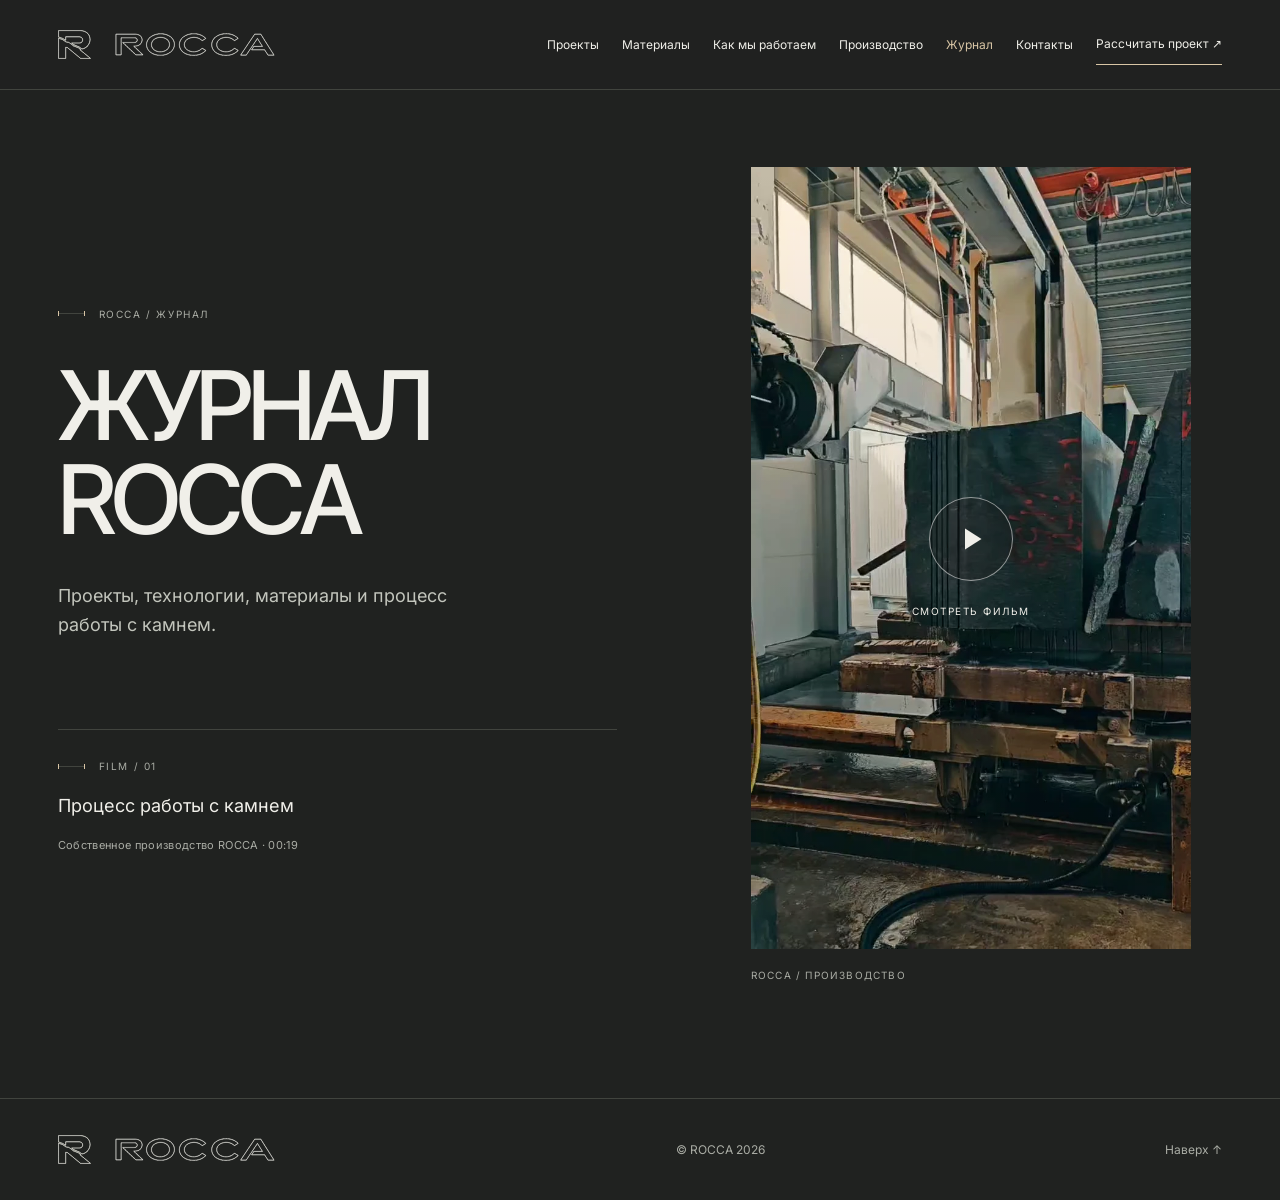
==== journal.html @ 81082a84 "Add ROCCA journal page with production film and header navigation" ====
<!DOCTYPE html>
<html lang="ru"><head><meta charset="utf-8"><meta name="viewport" content="width=device-width,initial-scale=1"><meta name="theme-color" content="#202220"><title>Журнал ROCCA — проекты, технологии и камень</title><meta name="description" content="Журнал ROCCA: проекты, технологии, материалы и процесс работы с камнем. Видео с собственного производства."><link rel="canonical" href="https://rocca-concept-standalone.vercel.app/journal"><link rel="stylesheet" href="/assets/css/fonts.css"><link rel="stylesheet" href="/assets/css/main.css"><link rel="stylesheet" href="/assets/css/refinement.css"><link rel="stylesheet" href="/assets/css/journal.css"><script defer src="/assets/js/main.js"></script><script defer src="/assets/js/journal.js"></script></head><body class="journal-page"><a class="skip" href="#main">Перейти к содержанию</a><header><a aria-label="ROCCA — главная" class="brand" href="/"><span class="brand-symbol"><img alt="" height="390" src="/assets/rocca-symbol-outline.svg" width="450"/></span><span class="brand-wordmark"><img alt="ROCCA" height="240" src="/assets/rocca-wordmark-outline.svg" width="1640"/></span></a><button aria-controls="navigation" aria-expanded="false" class="menu-toggle">Меню <span>+</span></button><nav aria-label="Основная навигация" id="navigation"><a href="/projects">Проекты</a><a href="/#materials">Материалы</a><a href="/#process">Как мы работаем</a><a href="/production">Производство</a><a aria-current="page" href="/journal">Журнал</a><a href="/#contact">Контакты</a><a class="nav-cta" href="/#contact">Рассчитать проект ↗</a></nav></header>
<main id="main"><section class="journal-feature" id="top"><div class="journal-copy"><p class="section-label">ROCCA / Журнал</p><h1 data-motion="grow">ЖУРНАЛ<br>ROCCA</h1><p class="journal-intro">Проекты, технологии, материалы и процесс работы с камнем.</p><div class="journal-caption"><span class="section-label">FILM / 01</span><p>Процесс работы с камнем</p><span>Собственное производство ROCCA · 00:19</span></div></div><figure class="journal-film"><div class="journal-player"><video id="journal-video" aria-label="Процесс работы с камнем на производстве ROCCA" width="720" height="1280" playsinline preload="metadata" controls poster="/assets/journal/rocca-stone-process-poster.webp"><source src="/assets/journal/rocca-stone-process.mp4" type="video/mp4">Ваш браузер не поддерживает воспроизведение видео.</video><button class="journal-play" type="button" aria-label="Воспроизвести видео" hidden><svg viewBox="0 0 24 24" aria-hidden="true"><path d="M8 5v14l11-7z" fill="currentColor"/></svg><span>СМОТРЕТЬ ФИЛЬМ</span></button></div><figcaption>ROCCA / Производство</figcaption><p id="video-status" role="status" aria-live="polite"></p></figure></section></main><footer><a aria-label="ROCCA — главная" class="brand" href="/"><span class="brand-symbol"><img alt="" height="390" src="/assets/rocca-symbol-outline.svg" width="450"/></span><span class="brand-wordmark"><img alt="ROCCA" height="240" src="/assets/rocca-wordmark-outline.svg" width="1640"/></span></a><span>© ROCCA 2026</span><a href="#top">Наверх ↑</a></footer></body></html>
---- assets/css/fonts.css ----
@font-face{font-family:'Inter';font-style:normal;font-weight:100 900;font-display:swap;src:url('/assets/fonts/inter-cyrillic-wght-normal.woff2') format('woff2');unicode-range:U+0301,U+0400-045F,U+0490-0491,U+04B0-04B1,U+2116}
@font-face{font-family:'Inter';font-style:normal;font-weight:100 900;font-display:swap;src:url('/assets/fonts/inter-latin-wght-normal.woff2') format('woff2');unicode-range:U+0000-00FF,U+0131,U+0152-0153,U+02BB-02BC,U+02C6,U+02DA,U+02DC,U+0304,U+0308,U+0329,U+2000-206F,U+20AC,U+2122,U+2191,U+2193,U+2212,U+2215,U+FEFF,U+FFFD}
@font-face{font-family:'Inter Tight';font-style:normal;font-weight:100 900;font-display:swap;src:url('/assets/fonts/inter-tight-cyrillic-wght-normal.woff2') format('woff2');unicode-range:U+0301,U+0400-045F,U+0490-0491,U+04B0-04B1,U+2116}
@font-face{font-family:'Inter Tight';font-style:normal;font-weight:100 900;font-display:swap;src:url('/assets/fonts/inter-tight-latin-wght-normal.woff2') format('woff2');unicode-range:U+0000-00FF,U+0131,U+0152-0153,U+02BB-02BC,U+02C6,U+02DA,U+02DC,U+0304,U+0308,U+0329,U+2000-206F,U+20AC,U+2122,U+2191,U+2193,U+2212,U+2215,U+FEFF,U+FFFD}
---- assets/css/main.css ----
:root{--bg:#202220;--panel:#272926;--ink:#f0efe9;--muted:#acada4;--line:#484b43;--accent:#d8c5a5;--pad:clamp(22px,4.8vw,92px)}*{box-sizing:border-box}html{scroll-behavior:smooth;scroll-padding-top:100px}body{margin:0;background:var(--bg);color:var(--ink);font:16px/1.6 Arial,Helvetica,sans-serif;overflow-x:clip}a{color:inherit;text-decoration:none}button{font:inherit;color:inherit;cursor:pointer}a,button{-webkit-tap-highlight-color:transparent}a:focus-visible,button:focus-visible,[tabindex]:focus-visible{outline:2px solid var(--accent);outline-offset:6px}p{margin:0 0 24px}h1,h2,h3{margin:0;font-weight:400}h1,h2{line-height:1.07;letter-spacing:-.045em}h2{font-size:clamp(32px,4.15vw,80px);max-width:1450px;margin-bottom:55px}h3{font-size:clamp(20px,1.65vw,28px);line-height:1.3;letter-spacing:-.02em}img{display:block;width:100%;height:100%;object-fit:cover}figure{margin:0}button{background:none;border:none}header{height:90px;padding:0 var(--pad);display:flex;align-items:center;justify-content:space-between;gap:35px;position:sticky;top:0;z-index:20;background:rgba(32,34,32,.97);border-bottom:1px solid var(--line)}.brand{font-size:31px;letter-spacing:.13em;font-weight:600;line-height:1}.brand span{display:block;font-size:8px;letter-spacing:.2em;margin-top:8px;white-space:nowrap}nav{display:flex;gap:clamp(15px,1.55vw,30px);align-items:center;font-size:13px}nav a:hover,.text-link:hover{color:var(--accent)}.nav-cta{border-bottom:1px solid var(--accent);padding:10px 0}.menu-toggle{display:none}.skip{position:fixed;left:20px;top:-100px;z-index:50;background:var(--ink);color:var(--bg);padding:15px}.skip:focus{top:10px}.hero{display:grid;grid-template-columns:1.08fr 1fr;position:relative}.hero-copy{padding:clamp(70px,8vw,160px) 30px 50px var(--pad);align-self:center;position:relative;z-index:2}.eyebrow,.section-label{font-size:12px;text-transform:uppercase;letter-spacing:.15em;color:var(--accent)}.hero h1{font-size:clamp(44px,5.4vw,104px);margin:32px -95px 36px 0;font-weight:500;position:relative;text-shadow:0 1px 10px #20222044}.intro{max-width:465px;font-size:17px;color:#cccfc4;line-height:1.7}.actions{display:flex;align-items:center;gap:28px;flex-wrap:wrap;margin-top:38px}.button{display:inline-flex;justify-content:space-between;align-items:center;gap:24px;padding:17px 22px;font-size:14px;min-height:52px}.solid{background:var(--accent);color:#252820;transition:background .2s}.solid:hover{background:#eee0c5}.text-link{display:inline-block;border-bottom:1px solid var(--line);padding:12px 0;font-size:14px}.geo{font-size:12px;letter-spacing:.04em;color:var(--muted);margin-top:56px;max-width:390px}.hero-photo{height:calc(100svh - 135px);min-height:690px;max-height:1080px;position:relative;overflow:hidden}.hero-photo img{object-position:center 48%}.photo-note{position:absolute;bottom:25px;left:28px;font-size:11px;letter-spacing:.12em;text-transform:uppercase;text-shadow:0 1px 5px black}.hero-bottom{grid-column:1/-1;display:flex;justify-content:space-between;padding:19px var(--pad);border-bottom:1px solid var(--line);font-size:11px;letter-spacing:.08em;color:var(--muted)}.section{padding:110px var(--pad);border-bottom:1px solid var(--line);overflow:clip}.section-label{margin-bottom:42px}.muted{color:var(--muted)}.split{display:grid;grid-template-columns:1fr 1fr;gap:clamp(36px,7vw,135px);align-items:start}.lead{font-size:clamp(20px,1.8vw,30px);line-height:1.5;letter-spacing:-.02em}.media{overflow:hidden;aspect-ratio:1.55;background:var(--panel)}.media img{object-position:center}.about-grid{align-items:center}.about-grid .media{aspect-ratio:1.15}.principles>div{display:grid;grid-template-columns:30px 1fr;column-gap:20px;padding:21px 0;border-top:1px solid var(--line)}.principles span{font-size:11px;color:var(--accent)}.principles p{grid-column:2;margin:8px 0 0;font-size:14px;color:var(--muted)}.audience{background:var(--panel)}.audience h2{font-size:clamp(32px,3.5vw,67px)}.audience article{padding:28px 0;border-top:1px solid var(--line)}.audience article p{color:#bfc2b7;margin:18px 0 5px;max-width:550px}.audience-photo{aspect-ratio:.79;margin-top:80px}.audience-photo img{object-position:62% center}.heading-row{display:flex;justify-content:space-between;gap:35px;align-items:start}.heading-row p{max-width:360px;color:#ccd0c4}.heading-row small{display:block;color:var(--muted);font-size:12px;margin-top:18px}.editorial{display:grid;grid-template-columns:1.3fr .8fr;gap:60px}.project.offset{padding-top:150px}.project.offset .media{aspect-ratio:1}.project.overview{grid-column:1;max-width:92%;margin-top:25px}.project.overview .media{aspect-ratio:1.75}.caption{display:flex;justify-content:space-between;gap:15px;align-items:center;padding-top:17px}.caption span{font-size:11px;color:var(--muted)}.project-index{align-self:center}.project-index>a{display:flex;justify-content:space-between;border-top:1px solid var(--line);font-size:22px;padding:20px 0}.project-index>p[hidden]{display:none}.project-index #project-note{font-size:14px;margin-top:24px}.project-index #project-note a{text-decoration:underline;overflow-wrap:anywhere}.material-copy{margin:0 0 34px}.materials .media{aspect-ratio:2.3}.material-list,.journal-categories{display:flex;gap:12px 30px;list-style:none;padding:25px 0;margin:0;flex-wrap:wrap}.material-list li{font-size:18px}.small{font-size:14px}.tabs{display:flex;gap:6px;margin-bottom:45px;border-bottom:1px solid var(--line)}.tabs button{padding:17px 25px;color:var(--muted);border-bottom:2px solid transparent;min-height:58px}.tabs [aria-selected=true]{color:var(--ink);border-color:var(--accent);background:var(--panel)}.steps{list-style:none;padding:0;margin:0}.steps li{display:flex;align-items:center;gap:28px;border-bottom:1px solid var(--line);padding:18px 0}.steps span{font-size:12px;color:var(--accent)}.steps h3{font-size:22px}.process-layout .media{aspect-ratio:1.05;margin-top:15px}.engineering{background:#292b28}.engineering .media{aspect-ratio:1.12}.equipment{font-size:13px;color:var(--accent);margin-top:35px;padding-top:22px;border-top:1px solid var(--line)}.geometry{padding:0;list-style:none;display:flex;flex-wrap:wrap;gap:10px 16px;font-size:14px}.geometry li:not(:last-child):after{content:' →';color:var(--accent);margin-left:12px}.technology .split{align-items:start}.capabilities{display:grid;grid-template-columns:repeat(3,1fr);margin-top:30px;border-left:1px solid var(--line);border-top:1px solid var(--line)}.capabilities>div{padding:30px;min-height:165px;border-right:1px solid var(--line);border-bottom:1px solid var(--line)}.capabilities span{font-size:12px;color:var(--accent)}.capabilities h3{margin-top:30px}.professionals{background:#d5c7ad;color:#262920}.professionals .section-label{color:#545c4b}.professionals h2{max-width:1200px}.professional-callout{border-top:1px solid #8f927e;padding-top:28px}.professional-callout h3{font-size:22px;max-width:520px}.professional-callout p{margin-top:24px}.professionals .solid{background:#2b3027;color:#f0efe9}.journal-categories{color:var(--muted);font-size:14px;padding:0 0 35px}.journal-grid{display:grid;grid-template-columns:repeat(3,1fr);border-top:1px solid var(--line);gap:36px}.journal-grid article{padding-top:26px;display:flex;flex-direction:column;align-items:start}.journal-grid h3{font-size:26px;margin:35px 0 45px;max-width:350px}.soon{font-size:12px;color:var(--muted);margin-top:auto}.final-scene{min-height:90svh;display:grid;grid-template-columns:1.05fr 1fr;align-items:stretch;overflow:hidden}.final-text{padding:100px 25px 100px var(--pad);align-self:center;z-index:2}.final-text h2{font-size:clamp(32px,3.5vw,68px);margin:35px -75px 0 0}.final-scene .media{aspect-ratio:auto;min-height:780px}.final-scene img{object-position:center}.contact{border-top:1px solid var(--line)}.email{font-size:clamp(20px,2.5vw,40px);letter-spacing:-.03em;overflow-wrap:anywhere;border-bottom:1px solid var(--line);padding-bottom:8px}.contact-option{display:flex;justify-content:space-between;gap:20px;padding:20px 0;border-bottom:1px solid var(--line);font-size:14px}.roles{font-size:14px;color:var(--muted);line-height:2;margin-top:28px}footer{display:flex;align-items:center;justify-content:space-between;gap:20px;padding:35px var(--pad);font-size:12px;color:var(--muted)}[data-motion]{transform-origin:left center}.media[data-motion]{will-change:transform,opacity}
@media(min-width:1700px){nav{font-size:15px}.hero-copy{padding-right:60px}.intro{font-size:19px;max-width:530px}}
@media(max-width:1150px){header{height:76px}.menu-toggle{display:flex;align-items:center;gap:24px;padding:10px 0;font-size:14px}.menu-toggle span{font-size:24px}nav{display:none;position:absolute;top:75px;left:0;right:0;background:var(--bg);padding:25px var(--pad) 35px;border-bottom:1px solid var(--line);max-height:calc(100svh - 76px);overflow:auto;align-items:stretch;font-size:17px}nav.open{display:flex;flex-direction:column;gap:0}nav a{padding:13px 0;border-bottom:1px solid var(--line)}.hero-photo{min-height:650px}.hero h1{font-size:6vw}.actions{gap:14px}.section{padding-top:85px;padding-bottom:85px}.split{gap:40px}.editorial{gap:35px}.caption{align-items:start;flex-direction:column;gap:5px}.capabilities h3{font-size:22px}}
@media(max-width:700px){html{scroll-padding-top:90px}header{height:72px}nav{top:71px}.brand{font-size:27px}.brand span{font-size:7px}.hero{grid-template-columns:1fr}.hero-copy{padding:48px var(--pad) 35px}.hero h1{font-size:clamp(39px,10.5vw,69px);margin:25px 0 26px;letter-spacing:-.045em}.intro{font-size:16px}.eyebrow,.section-label{font-size:11px}.actions{gap:12px 22px;margin-top:26px}.button{padding:15px 18px}.geo{margin:30px 0 0;line-height:1.8}.hero-photo{min-height:0;height:auto;aspect-ratio:1126/1397;max-height:none;margin:0 var(--pad)}.hero-bottom{padding:20px var(--pad);font-size:10px;gap:20px}.hero-bottom span{max-width:200px}.section{padding:65px var(--pad)}.section-label{margin-bottom:30px}h2{font-size:clamp(30px,7.7vw,49px);margin-bottom:34px}.split{grid-template-columns:1fr;gap:32px}.lead{font-size:22px}.about-grid .media{aspect-ratio:1.5}.principles>div{padding:20px 0}.audience h2{font-size:32px}.audience-photo{aspect-ratio:1.1;margin-top:0}.audience article:last-child{padding-bottom:0}.heading-row{display:block}.heading-row p{font-size:16px}.editorial{grid-template-columns:1fr;gap:35px}.project.offset{padding-top:0;margin-left:38px}.project.overview{max-width:100%;margin-top:0}.project.large{margin-right:15px}.caption{flex-direction:row;align-items:center}.caption h3{font-size:20px}.project-index{padding-top:10px}.project-index>a{font-size:21px}.material-copy{gap:0}.materials .media{aspect-ratio:1.35}.material-list{gap:10px 22px}.material-list li{font-size:16px}.tabs{gap:0;margin-bottom:28px}.tabs button{padding:15px 10px;font-size:13px;flex:1}.steps h3{font-size:19px}.steps li{padding:16px 0}.process-layout .media{aspect-ratio:1.5;margin:0}.engineering .media{aspect-ratio:1.3}.capabilities{grid-template-columns:repeat(2,1fr);margin-top:5px}.capabilities>div{padding:20px 16px;min-height:155px}.capabilities h3{font-size:18px;overflow-wrap:anywhere}.technology h2{margin-bottom:0}.professional-callout h3{font-size:21px}.journal-categories{gap:12px 20px}.journal-grid{grid-template-columns:1fr;gap:0}.journal-grid article{border-bottom:1px solid var(--line);padding:28px 0}.journal-grid h3{font-size:26px;margin:22px 0}.soon{margin-bottom:0}.final-scene{grid-template-columns:1fr;min-height:0}.final-text{padding:65px var(--pad) 35px}.final-text h2{font-size:32px;margin:25px 0 0}.final-scene .media{min-height:0;aspect-ratio:1100/1430;margin:0 var(--pad) 40px}.contact-option{font-size:13px;gap:14px}.contact-option span:last-child{text-align:right}.email{font-size:24px}footer{flex-wrap:wrap;padding-top:28px;padding-bottom:28px}}
@media(prefers-reduced-motion:reduce){html{scroll-behavior:auto}*,*:before,*:after{animation:none!important;transition:none!important}[data-motion]{opacity:1!important;transform:none!important}}

/* Exact supplied ROCCA artwork, with pale source backgrounds removed by a rendering filter. */
.brand-filters{position:absolute;pointer-events:none}
.brand{display:inline-flex;align-items:center;gap:12px;flex-shrink:0}
.brand .brand-symbol,.brand .brand-wordmark{display:block;margin:0;letter-spacing:0;overflow:hidden}
.brand .brand-symbol{width:31px;height:29px}
.brand .brand-symbol img{width:31px;height:29px;object-fit:contain;filter:url(#brand-cutout)}
.brand .brand-wordmark{width:143px;height:25px;position:relative}
.brand .brand-wordmark img{position:absolute;width:155px;height:auto;max-width:none;top:-10px;left:-7px;filter:url(#brand-cutout)}
.about-grid{display:block}.about-grid>div{display:grid;grid-template-columns:1fr 1.2fr;gap:7vw}.about-grid .principles{display:grid;grid-template-columns:repeat(3,1fr);gap:24px}.about-grid .principles>div{display:block}.about-grid .principles h3{margin-top:20px}.about-grid .principles p{margin-top:14px}
.process-layout{display:block}.process-layout .steps{display:grid;grid-template-columns:1fr 1fr;gap:0 60px}.process-layout .steps li{min-height:90px}
.engineering .media{aspect-ratio:1672/941}.engineering .split{grid-template-columns:1.2fr 1fr;align-items:center}
.audience-photo{aspect-ratio:1122/1402}.audience-photo img{object-position:center}
@media(max-width:1150px){.about-grid>div{grid-template-columns:1fr;gap:20px}.about-grid .lead{max-width:850px}.engineering .split{grid-template-columns:1fr}.engineering .media{max-width:900px}}
@media(max-width:700px){.brand{gap:10px}.brand .brand-symbol{width:27px;height:25px}.brand .brand-symbol img{width:27px;height:25px}.brand .brand-wordmark{width:126px;height:22px}.brand .brand-wordmark img{width:136px;top:-9px;left:-6px}.about-grid .principles{grid-template-columns:1fr;gap:0}.about-grid .principles>div{display:grid;grid-template-columns:30px 1fr;column-gap:20px}.about-grid .principles h3{margin-top:0}.about-grid .principles p{margin-top:8px}.process-layout .steps{grid-template-columns:1fr}.process-layout .steps li{min-height:0}.audience-photo{aspect-ratio:1122/1402}}

/* Compact conversion flow; legacy journal styles remain for its future page. */
[hidden]{display:none!important}.section{padding-top:72px;padding-bottom:72px}h2{margin-bottom:32px;font-size:clamp(32px,3.6vw,68px)}.compact-intro{padding:42px var(--pad);border-bottom:1px solid var(--line);display:grid;grid-template-columns:1fr 1fr;gap:24px 50px}.compact-intro h2{font-size:clamp(25px,2.3vw,43px);margin:0}.compact-intro p{margin:0;max-width:680px}.pillars{list-style:none;padding:0;margin:0;display:flex;gap:30px;color:var(--accent);grid-column:2}.solutions-grid,.materials-layout,.engineering-compact,.contact-layout{display:grid;grid-template-columns:1fr 1fr;gap:clamp(28px,5vw,85px);align-items:center}.solutions-grid figure{position:relative;height:530px}.visual-note{position:absolute;bottom:18px;left:20px;font-size:11px;background:#202220dd;padding:5px 10px}.solution-list{display:grid}.solution-list a{font-size:clamp(22px,2.1vw,37px);padding:12px 0;border-bottom:1px solid var(--line);line-height:1.2}.solution-list a:hover{color:var(--accent)}.portfolio-note{color:var(--muted);max-width:600px}.project-directions{display:grid;grid-template-columns:repeat(3,1fr);gap:22px;margin-bottom:30px}.project-directions article{padding:28px;background:var(--panel);min-height:180px;display:flex;flex-direction:column;justify-content:space-between;gap:24px}.project-directions a{font-size:13px;color:var(--accent)}.case-grid:empty{display:none}.materials-layout figure{height:500px}.materials-layout .material-list{margin:28px 0}.process-steps{list-style:none;counter-reset:step;padding:0;margin:28px 0 0;display:grid;grid-template-columns:repeat(4,1fr);gap:0 25px}.process-steps li{counter-increment:step;border-top:1px solid var(--line);padding:17px 0 22px}.process-steps li:before{content:counter(step,decimal-leading-zero);display:block;color:var(--accent);font-size:12px;margin-bottom:10px}.process-steps h3{font-size:20px;margin-bottom:8px}.process-steps p{font-size:14px;color:var(--muted);margin:0;line-height:1.5}.b2b-callout{border-top:1px solid var(--line);margin-top:20px;padding-top:28px;display:grid;grid-template-columns:1fr 1.2fr auto;align-items:center;gap:25px}.b2b-callout h3{font-size:20px}.b2b-callout p{font-size:15px;margin:0}.b2b-callout .button{font-size:11px}.section-summary{max-width:730px}.production-grid{display:grid;grid-template-columns:repeat(4,1fr);gap:16px;margin:32px 0}.production-card{background:var(--panel);padding:20px}.production-card h3{font-size:20px;margin:17px 0 8px}.production-card p{font-size:13px;color:var(--muted);margin:0}.technical-slot{height:105px;position:relative;overflow:hidden;border:1px solid var(--line);background:repeating-linear-gradient(0deg,transparent,transparent 20px,#484b4333 21px),repeating-linear-gradient(90deg,transparent,transparent 20px,#484b4333 21px)}.technical-slot span{position:absolute;left:9px;top:5px;color:var(--muted);font-size:10px}.technical-slot i{display:block;position:absolute;inset:25px 26%;border:1px solid var(--accent);border-radius:45% 45% 0 0}.production-card:nth-child(2n) i{border-radius:0;inset:25px 20%}.production-card:nth-child(3n) i{border-radius:50%;inset:20px 32%}.engineering-compact figure{height:400px}.engineering-compact h2{font-size:clamp(28px,2.9vw,54px)}.engineering-chain{display:flex;flex-wrap:wrap;gap:10px;font-size:14px;color:var(--accent);margin:25px 0}.equipment-note{font-size:11px;color:var(--muted)}.final-cta{padding:55px var(--pad);background:#34372f;border-block:1px solid var(--line)}.final-cta h2{font-size:clamp(32px,3.9vw,72px);margin-bottom:22px}.final-cta p{max-width:740px}.contact-layout{align-items:start}.contact-layout h2{font-size:clamp(32px,3.1vw,58px)}#project-form h3{margin-bottom:22px}.form-row{display:grid;grid-template-columns:1fr 1fr;gap:15px}#project-form label{display:block;font-size:13px;margin-bottom:16px}#project-form input:not([type=file]),#project-form textarea{display:block;width:100%;margin-top:8px;background:var(--panel);border:1px solid var(--line);border-radius:0;color:var(--ink);padding:12px;font:inherit}#project-form input:focus-visible,#project-form textarea:focus-visible{outline:2px solid var(--accent);outline-offset:2px}#project-form input[type=file]{display:block;width:100%;margin:12px 0;font-size:12px}input::file-selector-button{background:var(--panel);color:var(--ink);border:1px solid var(--line);padding:10px;margin-right:10px}.file-label span,.form-note,#file-status,#form-status{font-size:12px;color:var(--muted);line-height:1.5}.form-note{margin:16px 0}#form-status{margin-top:18px}#draft-link{display:block;margin-top:20px}.mobile-cta{position:fixed;bottom:0;left:0;right:0;z-index:18;background:#202220ed;border-top:1px solid var(--line);padding:10px 18px calc(10px + env(safe-area-inset-bottom));backdrop-filter:blur(12px)}.mobile-cta .button{width:100%;min-height:46px;justify-content:space-between;font-size:12px}.button.solid{background:var(--accent);color:var(--bg)}
@media(max-width:1150px){.b2b-callout{grid-template-columns:1fr 1fr}.b2b-callout .button{grid-column:2}.solutions-grid figure{height:450px}.process-steps,.production-grid{grid-template-columns:repeat(3,1fr)}}
@media(max-width:700px){body{padding-bottom:78px}.section{padding-top:44px;padding-bottom:44px}h2{margin-bottom:25px}.hero{min-height:calc(100svh - 72px);display:block;isolation:isolate}.hero-copy{position:relative;z-index:2;padding:42px var(--pad) 55px;min-height:calc(100svh - 72px);display:flex;flex-direction:column;justify-content:center;background:linear-gradient(90deg,#202220e8,#20222090),linear-gradient(0deg,#202220a0,transparent)}.hero h1{font-size:clamp(39px,10.3vw,48px)}.hero-copy p{font-size:15px;max-width:360px;margin-top:22px}.hero-photo{position:absolute;inset:0;min-height:0;height:100%;z-index:-1}.hero-photo img{object-position:55% center}.hero .photo-note,.hero-bottom{display:none}.hero .actions{gap:12px;margin-top:6px}.hero .button{font-size:12px;min-height:48px}.hero .geography{font-size:11px;margin-top:25px}.compact-intro{padding:30px var(--pad);display:block}.compact-intro h2{font-size:26px;margin-bottom:18px}.compact-intro p{font-size:15px}.pillars{margin-top:20px;gap:23px;font-size:13px}.solutions-grid,.materials-layout,.engineering-compact,.contact-layout{grid-template-columns:1fr;gap:24px}.solutions-grid figure{height:340px}.solution-list a{font-size:23px;padding:11px 0}.project-directions{grid-template-columns:1fr;gap:12px}.project-directions article{min-height:118px;padding:20px;gap:17px}.project-directions h3{font-size:22px}.materials-layout figure{height:320px}.process-steps,.production-grid{grid-template-columns:repeat(2,minmax(0,1fr));gap:0 18px}.process-steps h3{font-size:18px;overflow-wrap:anywhere}.process-steps p{font-size:12px}.tabs{display:flex;gap:0}.tabs button{flex:1;font-size:12px;min-height:48px;padding:12px 9px}.b2b-callout{display:block;margin-top:8px;padding-top:22px}.b2b-callout p{margin:15px 0}.b2b-callout .button{font-size:11px}.production-grid{gap:12px}.production-card{padding:14px}.production-card h3{font-size:18px;overflow-wrap:anywhere}.technical-slot{height:85px}.engineering-compact figure{height:290px}.engineering-compact h2{font-size:30px}.final-cta{padding:36px var(--pad)}.form-row{grid-template-columns:1fr;gap:0}.contact-layout .roles{font-size:13px}.contact-layout .contact-link{font-size:22px}footer{gap:20px}.button{max-width:100%;white-space:normal}nav a{min-height:42px}}
@media(prefers-reduced-motion:reduce){html{scroll-behavior:auto}}
.hero .geo{margin-top:25px}.engineering-compact .media{min-height:0;aspect-ratio:auto}.engineering-compact .equipment{margin-top:20px;padding-top:14px;font-size:11px}.contact .geo{margin-top:22px}.tabs{margin-bottom:24px}
@media(max-width:700px){.hero-photo{margin:0;aspect-ratio:auto}.engineering-compact .media{margin:0}.hero h1{margin-right:0}.hero .geo{margin-top:22px}.materials-layout .media{margin:0;aspect-ratio:auto}}

.visual-note{position:static;display:block;background:none;padding:0;margin:15px 0 0;color:var(--muted);font-size:11px}.solution-list a{display:flex;justify-content:space-between;gap:15px}.solution-list a span{font-size:17px;color:var(--accent)}.b2b-callout{grid-template-columns:1.5fr 1fr}.b2b-callout h3{margin-bottom:12px}.compact-intro{grid-template-columns:1fr auto}.compact-intro h2{margin-bottom:18px}.pillars{align-self:center}.hero h1{margin-top:0}
@media(max-width:700px){.b2b-callout{display:block}.hero h1{margin-top:0}}

/* Complete supplied schematic cards, with integrated numbering and captions. */
.production-grid{grid-template-columns:repeat(3,minmax(0,1fr));gap:26px 22px;width:100%;max-width:960px;margin:34px auto 20px}
.production-card{padding:0;background:#ebe8df;min-width:0;position:relative;overflow:hidden}
.production-photo{position:relative;aspect-ratio:4/5;overflow:hidden;margin:0;background:#ebe8df}
.production-photo img{width:100%;height:100%;object-fit:contain;object-position:center;transform:none;will-change:auto}
.production-photo:after{display:none}
.visually-hidden,.production-card h3.visually-hidden{position:absolute;width:1px;height:1px;min-height:0;padding:0;margin:-1px;overflow:hidden;clip-path:inset(50%);white-space:nowrap;border:0}
.production-caption{font-size:11px;color:var(--muted);margin:0 0 24px;letter-spacing:.02em}
@media(max-width:1100px){.production-grid{grid-template-columns:repeat(2,minmax(0,1fr));gap:20px;max-width:620px}.production-card:last-child{grid-column:1/-1;width:calc((100% - 20px)/2);justify-self:center}}
@media(max-width:700px){#production h2{font-size:clamp(27px,7.8vw,32px)}.production-grid{grid-template-columns:minmax(0,1fr);gap:18px;max-width:260px;margin-top:25px}.production-card:last-child{grid-column:auto;width:100%}.production-caption{font-size:10px}}

/* Real-object portfolio: shared architecture, natural image proportions. */
nav [aria-current=page]{color:var(--accent)}
.real-card{min-width:0}.real-photo{overflow:hidden;background:var(--panel);position:relative}.real-photo img{height:auto;object-fit:contain}.real-card figcaption{display:flex;gap:16px;align-items:start;padding-top:17px}.real-card h3{font-size:clamp(19px,1.65vw,27px)}.real-card p{margin:8px 0 0;color:var(--muted);font-size:14px;max-width:430px}.case-number{color:var(--accent);font-size:11px;padding-top:6px}.case-number:empty{display:none}.real-preview{display:grid;gap:28px;margin:34px 0}.project-preview{grid-template-columns:.8fr 1.2fr}.project-preview .preview-tall{grid-row:span 2}.project-preview .preview-detail{max-width:85%;margin-left:auto}.project-preview .preview-wide .real-photo{aspect-ratio:1.85}.project-preview .preview-wide img{height:100%;object-fit:cover;object-position:center 65%}.production-preview{grid-template-columns:.7fr 1fr 1fr;gap:24px}.production-preview .preview-tall{grid-row:span 2;align-self:start}.production-preview .preview-wide{grid-column:2 / 4;width:75%;justify-self:end}.production-preview h3{font-size:clamp(17px,1.4vw,23px)}.page-heading{padding:75px var(--pad) 55px;border-bottom:1px solid var(--line)}.page-heading h1{font-size:clamp(40px,5.6vw,105px);max-width:1500px;margin:20px 0 28px}.page-heading>p:not(.section-label){max-width:780px;font-size:clamp(17px,1.5vw,23px);color:var(--muted)}.case-heading{margin-bottom:40px}.case-heading .section-label{display:block;margin-bottom:20px}.case-editorial{display:grid;grid-template-columns:1fr 1fr;gap:8vw;align-items:center}.case-cover{max-width:660px}.case-intro h3,.manufacturing-intro h3{font-size:clamp(27px,2.7vw,49px);margin-bottom:24px}.case-sequence{display:grid;grid-template-columns:.8fr 1.2fr;gap:60px 6vw;align-items:start;margin-top:65px}.case-sequence .wide{grid-column:2}.case-sequence .offset{margin-top:40px}.document-stage{border-block:1px solid var(--line);padding:30px 0;align-self:center}.document-stage h3{margin:15px 0}.document-stage p{font-size:14px;margin-bottom:15px}.stair-editorial,.objects-editorial,.finished-editorial{display:grid;grid-template-columns:1fr 1fr;gap:55px 6vw;align-items:start}.stair-editorial .wide,.objects-editorial .wide,.finished-editorial .wide{grid-column:1/-1}.stair-editorial .wide{max-width:1280px}.stair-editorial .offset{margin-top:70px}.objects-editorial .wide{width:80%}.objects-editorial .offset{margin-top:90px;max-width:520px}.finished-editorial .wide{max-width:1250px}.finished-editorial .offset{margin-top:65px;max-width:520px}.manufacturing-editorial{display:grid;grid-template-columns:1fr 1fr;gap:60px 6vw;align-items:start}.manufacturing-editorial .saw{max-width:580px}.manufacturing-intro{align-self:center;padding-left:3vw}.manufacturing-editorial .wide{grid-column:1/-1;max-width:1250px}.manufacturing-editorial .offset{margin-top:80px}.manufacturing-editorial .thermal{align-self:center}.page-cta{display:flex;align-items:center;justify-content:space-between;gap:35px;background:#34372f}.page-cta h2{font-size:clamp(32px,4vw,72px)}.page-cta p{margin-bottom:0}.portfolio-page .case-section{padding-top:75px;padding-bottom:75px}
@media(max-width:1150px){.production-preview{gap:18px}.page-heading h1{font-size:6.4vw}.manufacturing-editorial,.case-sequence,.stair-editorial,.objects-editorial,.finished-editorial{gap:40px}.case-editorial{gap:35px}.real-card h3{font-size:20px}}
@media(max-width:700px){.portfolio-page{padding-bottom:0}.page-heading{padding:40px var(--pad) 34px}.page-heading h1{font-size:clamp(28px,7.5vw,36px);letter-spacing:-.045em;overflow-wrap:normal}.page-heading>p:not(.section-label){font-size:16px}.page-heading .section-label{margin-bottom:16px}.portfolio-page .case-section{padding-top:40px;padding-bottom:40px}.case-heading{margin-bottom:25px}.case-heading h2{font-size:30px}.real-preview{margin:25px 0;gap:28px}.project-preview{grid-template-columns:1fr}.project-preview .preview-tall{grid-row:auto;max-width:330px}.project-preview .preview-detail{max-width:100%;margin:0}.project-preview .preview-wide .real-photo{aspect-ratio:auto}.project-preview .preview-wide img{height:auto;object-fit:contain}.production-preview{grid-template-columns:1fr 1fr;gap:24px 16px}.production-preview .preview-tall{grid-row:span 2}.production-preview .preview-wide{grid-column:1/-1;width:100%}.production-preview h3{font-size:16px}.real-card figcaption{padding-top:12px}.real-card p{font-size:13px}.case-editorial,.case-sequence,.stair-editorial,.objects-editorial,.finished-editorial,.manufacturing-editorial{grid-template-columns:1fr;gap:30px}.case-cover{max-width:390px}.case-intro{order:-1}.case-intro h3{font-size:25px}.case-sequence{margin-top:35px}.case-sequence .wide,.stair-editorial .wide,.objects-editorial .wide,.finished-editorial .wide,.manufacturing-editorial .wide{grid-column:auto;width:100%}.case-sequence .offset,.stair-editorial .offset,.objects-editorial .offset,.finished-editorial .offset,.manufacturing-editorial .offset{margin-top:0}.manufacturing-intro{padding:0;order:-1}.manufacturing-intro h3{font-size:25px}.document-stage{padding:20px 0}.page-cta{display:block}.page-cta .button{margin-top:25px}.real-card{max-width:100%}}
/* Keep image geometry inside its grid track, including the existing directions collage. */
.solutions-grid figure{width:100%;min-width:0;height:auto;aspect-ratio:1659/948}
.materials-layout figure,.engineering-compact figure{width:100%;min-width:0;aspect-ratio:auto}

/* Brand-led homepage and aligned photographic chapters. */
.brand{gap:24px}.brand .brand-symbol{width:33px;height:31px}.brand .brand-symbol img{width:100%;height:100%;object-fit:contain;filter:none}.brand .brand-wordmark{width:160px;height:26px;position:static}.brand .brand-wordmark img{position:static;width:100%;height:100%;max-width:100%;object-fit:contain;filter:none}
.hero{grid-template-columns:1.15fr .85fr}.hero-photo{min-height:620px;height:calc(100svh - 135px);max-height:850px}.hero-photo img{object-position:center}.hero h1{margin-right:0;font-size:clamp(44px,5.1vw,98px)}.hero-copy{padding-top:65px;padding-bottom:65px}
.architecture-heading{display:grid;grid-template-columns:1.3fr 1fr;gap:50px;align-items:start;margin-bottom:30px}.architecture-heading h2{margin-bottom:0}.architecture-heading p{max-width:520px;color:var(--muted);margin-bottom:20px}.architecture-image{overflow:hidden;aspect-ratio:1672/941;width:100%}.architecture-image img{height:100%;object-fit:cover}.brand-architecture .visual-note{margin-top:14px}.technology-index{display:grid;grid-template-columns:repeat(3,minmax(0,1fr));border-top:1px solid var(--line);border-left:1px solid var(--line);margin:35px 0}.technology-item{position:relative;padding:22px 25px 28px;border-right:1px solid var(--line);border-bottom:1px solid var(--line);transition:background .4s}.technology-item svg{display:block;width:70px;height:74px;margin:14px 0 22px;fill:none;stroke:var(--accent);stroke-width:1;stroke-linecap:round;stroke-linejoin:round}.technology-item h3{font-size:22px}.technology-item:hover{background:var(--panel)}.technology-arrow{position:absolute;right:22px;top:21px;color:var(--accent);font-size:14px}.quiet-finale{display:grid;grid-template-columns:1.3fr .7fr;align-items:center;gap:8vw}.quiet-finale .button{margin-top:15px}.final-stair{justify-self:end;max-width:390px;width:100%;height:320px;overflow:hidden}.final-stair img{object-position:center 55%}.engineering-compact figure{height:auto!important;aspect-ratio:1672/941!important}
.portfolio-page .real-photo{aspect-ratio:4/3;display:flex;align-items:center;justify-content:center;background:#252724}.portfolio-page .real-photo img{width:100%;height:100%;object-fit:contain}.case-editorial{grid-template-columns:.9fr 1.1fr;gap:6vw}.case-cover .real-photo{aspect-ratio:4/5;max-height:660px}.case-sequence{grid-template-columns:1fr 1fr;gap:35px 40px}.case-sequence .wide{grid-column:auto}.case-sequence .offset{margin-top:0}.document-stage{min-height:170px}.stair-editorial,.objects-editorial,.finished-editorial,.manufacturing-editorial{gap:35px 40px}.stair-editorial .wide,.objects-editorial .wide,.finished-editorial .wide,.manufacturing-editorial .wide{max-width:none;width:100%}.stair-editorial .wide .real-photo,.objects-editorial .wide .real-photo,.finished-editorial .wide .real-photo,.manufacturing-editorial .wide .real-photo{aspect-ratio:2/1}.stair-editorial .offset,.objects-editorial .offset,.finished-editorial .offset,.manufacturing-editorial .offset{margin-top:0;max-width:none}.manufacturing-editorial .saw{max-width:none}.manufacturing-editorial .saw .real-photo{aspect-ratio:4/5}.manufacturing-editorial .thermal{align-self:start}.portfolio-page .real-card figcaption{min-height:95px;border-bottom:1px solid var(--line);padding-bottom:20px}.portfolio-page .case-cover figcaption{border-bottom:0}.portfolio-page .real-photo img{transition:filter .7s}.portfolio-page .real-photo:hover img{filter:brightness(1.06)}
@media(max-width:1150px){.architecture-heading{gap:30px}.quiet-finale{gap:35px}.technology-item h3{font-size:20px}}
@media(max-width:700px){.brand{gap:18px}.brand .brand-symbol{width:28px;height:27px}.brand .brand-wordmark{width:135px;height:23px}.hero{display:block;min-height:calc(100svh - 72px)}.hero-copy{min-height:calc(100svh - 72px);padding:42px var(--pad) 45px;background:linear-gradient(90deg,#202220eb,#20222050),linear-gradient(0deg,#202220b0,transparent)}.hero-photo{height:100%;min-height:0;max-height:none}.hero-photo img{object-position:65% center}.hero h1{font-size:clamp(38px,10vw,48px)}.architecture-heading{grid-template-columns:1fr;gap:22px}.architecture-heading h2{font-size:30px}.architecture-image{aspect-ratio:1.3}.architecture-image img{object-position:68% center}.technology-index{grid-template-columns:repeat(2,minmax(0,1fr));margin:25px 0}.technology-item{padding:18px 15px 22px}.technology-item svg{width:50px;height:54px;margin:12px 0 18px}.technology-item h3{font-size:17px}.technology-arrow{right:15px;top:18px}.quiet-finale{grid-template-columns:1fr;gap:28px}.final-stair{width:65%;max-width:240px;height:230px;justify-self:end}.case-editorial,.case-sequence{grid-template-columns:1fr;gap:26px}.case-sequence .wide{grid-column:auto}.portfolio-page .real-photo{aspect-ratio:auto;display:block}.portfolio-page .real-photo img{height:auto;object-fit:contain}.case-cover .real-photo,.manufacturing-editorial .saw .real-photo{aspect-ratio:auto;max-height:none}.stair-editorial .wide .real-photo,.objects-editorial .wide .real-photo,.finished-editorial .wide .real-photo,.manufacturing-editorial .wide .real-photo{aspect-ratio:auto}.portfolio-page .real-card figcaption{min-height:0;padding-bottom:17px}.document-stage{min-height:0}.engineering-compact figure{aspect-ratio:1672/941!important}}
/* Let paired captions share a baseline without cropping the photographs. */
.case-sequence,.stair-editorial,.objects-editorial,.finished-editorial,.manufacturing-editorial{align-items:stretch}
.portfolio-page .real-card{display:flex;flex-direction:column}
.portfolio-page .real-photo{flex-shrink:0}
.portfolio-page .real-card figcaption{flex:1}
.manufacturing-editorial .thermal{align-self:stretch}
@media(max-width:700px){.technology-item h3{font-size:clamp(15px,3.9vw,17px);overflow-wrap:anywhere}}

/* Show the complete supplied hero composition at its original proportions. */
.hero{align-items:center}
.hero-photo{position:relative;inset:auto;align-self:center;justify-self:end;width:100%;max-width:680px;height:auto;min-height:0;max-height:none;aspect-ratio:581/750;margin:0;overflow:visible}
.hero-photo img{width:100%;height:auto;object-fit:contain;object-position:center}
@media(max-width:700px){
 .hero{display:flex;flex-direction:column;min-height:0;isolation:auto}
 .hero-copy{width:100%;min-height:0;padding:38px var(--pad) 30px;background:none;display:block}
 .hero-photo{position:relative;inset:auto;z-index:auto;width:calc(100% - 2 * var(--pad));max-width:480px;height:auto;min-height:0;max-height:none;aspect-ratio:581/750;margin:0 auto 28px}
 .hero-photo img{height:auto;object-fit:contain;object-position:center}
}

/* Balanced hero columns and a restrained portfolio scale. */
@media(min-width:701px){
 .hero{grid-template-columns:minmax(0,1fr) minmax(0,1fr);column-gap:clamp(32px,4vw,64px);padding:36px max(var(--pad),calc((100vw - 1360px)/2)) 0}
 .hero-copy{padding:32px 0 45px;min-width:0}
 .hero-photo{justify-self:center;max-width:540px}
 .hero-bottom{padding-left:0;padding-right:0}
 .hero h1{font-size:clamp(40px,5vw,88px)}
}
.portfolio-page .case-section{padding-inline:max(var(--pad),calc((100vw - 1120px)/2))}
.case-editorial{grid-template-columns:.8fr 1.2fr;gap:clamp(36px,5vw,76px)}
.case-cover{width:100%;max-width:360px;justify-self:center}
.case-cover .real-photo,.manufacturing-editorial .saw .real-photo{aspect-ratio:auto;height:400px;max-height:400px}
.case-sequence,.stair-editorial,.objects-editorial,.finished-editorial,.manufacturing-editorial{max-width:1040px;margin-inline:auto;gap:48px 52px}
.portfolio-page .real-photo{aspect-ratio:auto;height:320px;max-height:320px}
.portfolio-page .real-photo img{width:100%;height:100%;object-fit:contain;object-position:center}
.portfolio-page .case-cover .real-photo{height:400px;max-height:400px}
.stair-editorial .wide,.objects-editorial .wide,.finished-editorial .wide,.manufacturing-editorial .wide{width:100%;max-width:820px;justify-self:center}
.stair-editorial .wide .real-photo,.objects-editorial .wide .real-photo,.finished-editorial .wide .real-photo,.manufacturing-editorial .wide .real-photo{aspect-ratio:auto;height:380px;max-height:380px}
.manufacturing-editorial .saw{max-width:360px;justify-self:center}
@media(max-width:700px){
 .hero-photo{align-self:center;justify-self:center;max-width:380px}
 .portfolio-page .case-section{padding-inline:var(--pad)}
 .case-editorial{grid-template-columns:1fr;gap:28px}
 .case-sequence,.stair-editorial,.objects-editorial,.finished-editorial,.manufacturing-editorial{gap:36px}
 .portfolio-page .real-card{width:100%;max-width:340px;justify-self:center}
 .portfolio-page .real-photo,.stair-editorial .wide .real-photo,.objects-editorial .wide .real-photo,.finished-editorial .wide .real-photo,.manufacturing-editorial .wide .real-photo{height:250px;max-height:250px;display:flex;align-items:center;justify-content:center}
 .portfolio-page .case-cover,.manufacturing-editorial .saw{max-width:260px}
 .portfolio-page .case-cover .real-photo,.manufacturing-editorial .saw .real-photo{height:310px;max-height:310px}
 .portfolio-page .real-photo img{height:100%;object-fit:contain}
}

/* Photographs emerge from the graphite surface; no continuous JS animation. */
.portfolio-page .real-photo.photo-pending{
 opacity:0;transform:translateY(40px) scale(.94);filter:blur(14px) brightness(.78);
 transform-origin:center;transition:opacity 1100ms cubic-bezier(.22,1,.36,1),transform 1200ms cubic-bezier(.22,1,.36,1),filter 1200ms cubic-bezier(.22,1,.36,1),clip-path 1200ms cubic-bezier(.22,1,.36,1);transition-delay:var(--reveal-delay,0ms);
}
.portfolio-page .real-photo.photo-mask.photo-pending{clip-path:inset(30% 0 0 0)}
.portfolio-page .real-photo.photo-visible{opacity:1;transform:translateY(0) scale(1);filter:blur(0) brightness(1);clip-path:inset(0)}
.portfolio-page .real-photo.photo-entering{will-change:transform,opacity,filter}
.portfolio-page .real-photo img{transition:transform 650ms cubic-bezier(.22,1,.36,1),filter 650ms ease}
@media(hover:hover) and (pointer:fine){.portfolio-page .real-photo.photo-visible:hover img{transform:scale(1.015);filter:contrast(1.025)}}
@media(max-width:700px){
 .portfolio-page .real-photo.photo-pending{transform:translateY(20px) scale(.96);filter:blur(6px) brightness(.88);transition-duration:800ms;transition-delay:0ms}
 .portfolio-page .real-photo.photo-visible{transform:translateY(0) scale(1);filter:blur(0) brightness(1)}
}
@media(prefers-reduced-motion:reduce){
 .portfolio-page .real-photo.photo-pending,.portfolio-page .real-photo.photo-visible{opacity:1;transform:none;filter:none;clip-path:none;transition:none;will-change:auto}
 .portfolio-page .real-photo img,.portfolio-page .real-photo:hover img{transition:none;transform:none;filter:none}
}

/* Calm one-time entries. Each element owns only one transform animation. */
.hero-photo{aspect-ratio:1100/1430;padding:16px;overflow:visible}
.hero-photo img{animation:none;transform-origin:center}
.hero-camera-ready .hero-photo img{animation:hero-camera 22s ease-in-out infinite alternate;animation-play-state:paused}
.hero-camera-ready .hero-photo.camera-active img{animation-play-state:running}
.hero-entry .hero-photo{opacity:0;transform:translateY(12px) scale(1.035);transform-origin:center;transition:opacity 1400ms cubic-bezier(.22,1,.36,1),transform 1400ms cubic-bezier(.22,1,.36,1)}
.hero-entry.hero-loaded .hero-photo{opacity:1;transform:none}
.hero-entry .hero-copy>h1,.hero-entry .hero-copy>.intro,.hero-entry .hero-copy>.actions,.hero-entry .hero-copy>.geo{opacity:0;transform:translateY(18px);transition:opacity 900ms cubic-bezier(.22,1,.36,1),transform 900ms cubic-bezier(.22,1,.36,1);transition-delay:250ms}
.hero-entry .hero-copy>.intro{transition-delay:380ms}.hero-entry .hero-copy>.actions{transition-delay:510ms}.hero-entry .hero-copy>.geo{transition-delay:600ms}
.hero-entry.hero-loaded .hero-copy>h1,.hero-entry.hero-loaded .hero-copy>.intro,.hero-entry.hero-loaded .hero-copy>.actions,.hero-entry.hero-loaded .hero-copy>.geo{opacity:1;transform:none}
.section-entry.entry-ready{opacity:0;transform:translateY(24px);transition:opacity 850ms cubic-bezier(.22,1,.36,1),transform 850ms cubic-bezier(.22,1,.36,1);transition-delay:var(--entry-delay,0ms)}
h2.section-entry.entry-ready{transform:translateY(20px)}
.section-entry.entry-ready.entry-shown{opacity:1;transform:none}
.photo-layer{width:100%;height:100%;overflow:hidden}
.cinematic-entry{overflow:hidden}
.cinematic-entry.entry-ready .photo-layer{opacity:0;transform:scale(1.04) translateY(24px);transition:opacity 1200ms cubic-bezier(.22,1,.36,1),transform 1200ms cubic-bezier(.22,1,.36,1);transition-delay:var(--entry-delay,0ms)}
.final-stair.cinematic-entry.entry-ready .photo-layer{transform:translateY(7%) scale(1.025);transition-duration:1100ms}
.solutions-grid .cinematic-entry.entry-ready .photo-layer{transform:translateY(30px) scale(.985)}
.cinematic-entry.entry-ready.entry-shown .photo-layer{opacity:1;transform:none}
.final-stair.cinematic-entry.entry-ready.entry-shown .photo-layer,.solutions-grid .cinematic-entry.entry-ready.entry-shown .photo-layer{transform:none}
.architecture-image.camera-ready img{animation:architecture-camera 20s ease-in-out infinite alternate;animation-play-state:paused}
.architecture-image.camera-ready.camera-active img{animation-play-state:running}
@keyframes hero-camera{from{transform:translate3d(0,0,0) scale(1)}to{transform:translate3d(0,0,0) scale(1.025)}}
@keyframes architecture-camera{from{transform:translate3d(0,0,0) scale(1)}to{transform:translate3d(0,0,0) scale(1.012)}}
@media(hover:hover) and (pointer:fine){.technology-item{transition:transform 500ms ease}.technology-item.entry-shown:hover{transform:translateY(-3px)}}
@media(max-width:700px){
 .hero-photo{padding:10px;aspect-ratio:1100/1430}
 .hero-camera-ready .hero-photo img{animation-name:hero-mobile-camera}
 .section-entry.entry-ready{transition-duration:700ms;transform:translateY(18px)}
 .section-entry.entry-shown{transform:none}
 .cinematic-entry.entry-ready .photo-layer{transition-duration:1000ms}
 .final-stair.cinematic-entry.entry-ready .photo-layer{transition-duration:900ms}
 .architecture-image.camera-ready img{animation:none}
 .hero-entry .hero-copy>h1,.hero-entry .hero-copy>.intro,.hero-entry .hero-copy>.actions,.hero-entry .hero-copy>.geo{transition-duration:750ms}
}
@keyframes hero-mobile-camera{from{transform:translate3d(0,0,0) scale(1)}to{transform:translate3d(0,0,0) scale(1.008)}}
@media(prefers-reduced-motion:reduce){
 .hero-photo img,.architecture-image.camera-ready img{animation:none;transform:none}
 .section-entry.entry-ready,.section-entry.entry-shown,.cinematic-entry.entry-ready .photo-layer,.hero-entry .hero-copy>h1,.hero-entry .hero-copy>.intro,.hero-entry .hero-copy>.actions,.hero-entry .hero-copy>.geo,.hero-entry .hero-photo{opacity:1;transform:none;transition:none}
 .technology-item.entry-shown:hover{transform:none}
}

/* Give the complete hero photograph more space within a balanced grid. */
@media(min-width:701px){
 .hero{grid-template-columns:minmax(0,1fr) minmax(0,1.05fr);column-gap:clamp(32px,3.3vw,60px);padding-inline:max(var(--pad),calc((100vw - 1560px)/2))}
 .hero-photo{max-width:740px}
}
@media(max-width:700px){
 .hero-photo{width:calc(100% - 24px);max-width:430px;padding:8px}
 .hero-entry .hero-photo{transform:translateY(8px) scale(1.025);transition-duration:1200ms}
 .hero-entry.hero-loaded .hero-photo{transform:none}
}
@media(prefers-reduced-motion:reduce){
 .hero-camera-ready .hero-photo img{animation:none;transform:none}
 .hero-entry .hero-photo{opacity:1;transform:none;transition:none}
}

/* A consistent portfolio rhythm; existing reveal rules remain unchanged. */
.archive-case .case-heading{max-width:1040px;margin-inline:auto;margin-bottom:36px}
.archive-case .case-heading h2{font-size:clamp(28px,3.2vw,52px);max-width:920px;line-height:1.12}
.portfolio-grid{display:grid;grid-template-columns:repeat(2,minmax(0,1fr));gap:36px 40px;max-width:1040px;margin-inline:auto;align-items:start}
.portfolio-grid .real-card{width:100%;max-width:none;margin:0}
.portfolio-grid .real-photo{height:330px;max-height:330px}
.portfolio-grid .wide{grid-column:1/-1;max-width:680px;justify-self:center}
.portfolio-grid .wide .real-photo{height:400px;max-height:400px}
.case-phase{max-width:1040px;margin-inline:auto}
.case-phase+.case-phase{margin-top:44px}
.phase-label{font-size:12px;letter-spacing:.16em;text-transform:uppercase;color:var(--accent);margin:0 0 20px}
.before-grid{grid-template-columns:repeat(3,minmax(0,1fr));max-width:820px;margin-left:0;gap:24px}
.before-grid:has(>.real-card:nth-child(2):last-child){grid-template-columns:repeat(2,minmax(0,1fr));max-width:660px}
.before-grid .real-photo{height:210px;max-height:210px}
.before-grid .real-card h3{font-size:17px}
.portfolio-grid .real-card figcaption{min-height:68px;padding-bottom:18px}
.production-grid .single-frame{grid-column:1/-1;max-width:620px;justify-self:center}
.products-grid .real-photo{height:300px;max-height:300px}
.archive-case>.section-summary{max-width:1040px;margin:0 auto 32px}
@media(max-width:700px){
 .archive-case .case-heading{margin-bottom:26px}
 .archive-case .case-heading h2{font-size:28px}
 .portfolio-grid,.before-grid,.before-grid:has(>.real-card:nth-child(2):last-child){grid-template-columns:1fr;gap:28px;max-width:340px;margin-inline:auto}
 .portfolio-grid .real-card,.portfolio-grid .wide,.production-grid .single-frame{max-width:340px;grid-column:auto}
 .portfolio-grid .real-photo,.portfolio-grid .wide .real-photo,.products-grid .real-photo{height:260px;max-height:260px}
 .before-grid .real-photo{height:200px;max-height:200px}
 .case-phase+.case-phase{margin-top:32px}
 .portfolio-grid .real-card figcaption{min-height:0}
}

/* Moderately enlarge desktop portfolio frames without changing image motion. */
@media(min-width:1151px){
 .portfolio-page .archive-case{padding-inline:max(var(--pad),calc((100vw - 1280px)/2))}
 .archive-case .case-heading,.case-phase,.archive-case>.section-summary{max-width:1240px}
 .portfolio-grid{max-width:1240px}
 .portfolio-grid .real-photo{height:396px;max-height:396px}
 .portfolio-grid .wide{max-width:816px}
 .portfolio-grid .wide .real-photo{height:480px;max-height:480px}
 .before-grid{max-width:984px}
 .before-grid:has(>.real-card:nth-child(2):last-child){max-width:792px}
 .before-grid .real-photo{height:252px;max-height:252px}
 .production-grid .single-frame{max-width:744px}
 .products-grid .real-photo{height:360px;max-height:360px}
}
---- assets/css/refinement.css ----
/* ROCCA: a quieter type, spacing and editorial hierarchy. */
:root{--line:#41443e;--muted:#aaada5;--pad:clamp(22px,4.5vw,86px)}
body{font-family:'Inter',sans-serif;font-size:16px;font-weight:400;line-height:1.65;font-synthesis:none}
h1,h2,h3{font-family:'Inter Tight','Inter',sans-serif;font-weight:500;font-synthesis:none}
h1,h2{letter-spacing:-.05em;line-height:1.04}h3{letter-spacing:-.025em}
p{max-width:680px}button,input,textarea{font-family:inherit}nav{font-size:12px;gap:clamp(20px,1.8vw,34px)}
.section{padding-block:clamp(76px,7vw,126px)}h2{font-size:clamp(38px,4.1vw,74px);margin-bottom:40px}
.section-label{color:var(--muted);font-size:10px;letter-spacing:.16em;display:flex;align-items:center;gap:14px;margin-bottom:36px}
.section-label:before{content:'';width:25px;height:5px;border-inline:1px solid var(--accent);background:linear-gradient(var(--line),var(--line)) center/100% 1px no-repeat;flex-shrink:0}
.button{font-size:12px;font-weight:500;letter-spacing:.025em;min-height:54px;padding:18px 24px;gap:28px}
.text-link{font-size:12px;font-weight:500;letter-spacing:.02em;line-height:1.5;border-color:var(--line);transition:color .4s,border-color .4s}
.text-link:hover{border-color:var(--accent)}.actions{gap:24px}.muted{color:#b5b8af}
.hero{max-width:none}.hero-copy{padding-block:45px}.hero h1{font-size:clamp(42px,4.35vw,80px);font-weight:500;line-height:1.04;letter-spacing:-.052em;margin:32px 0 28px;text-shadow:none}
.hero-marker{font-size:10px;color:var(--muted);letter-spacing:.13em;line-height:1.8;margin-bottom:0}
.hero .intro{font-size:clamp(16px,1.1vw,20px);line-height:1.65;max-width:500px;color:#c2c5bc}
.hero-helper{font-size:12px;color:var(--muted);line-height:1.7;margin:20px 0 0;max-width:430px}.hero .geo{font-size:10px;letter-spacing:.015em;margin:36px 0 0;max-width:440px;line-height:1.7}
.hero .actions{margin-top:32px}.hero-photo{padding:14px}.hero-photo img{object-fit:contain;object-position:center}
.hero-entry .hero-copy>.hero-marker,.hero-entry .hero-copy>.hero-helper{opacity:0;transform:translateY(14px);transition:opacity 900ms cubic-bezier(.22,1,.36,1),transform 900ms cubic-bezier(.22,1,.36,1);transition-delay:650ms}
.hero-entry .hero-copy>.hero-marker{transition-delay:200ms}
.hero-entry.hero-loaded .hero-copy>.hero-marker,.hero-entry.hero-loaded .hero-copy>.hero-helper{opacity:1;transform:none}
@keyframes hero-camera{from{transform:translate3d(0,0,0) scale(1)}to{transform:translate3d(0,0,0) scale(1.015)}}
.hero-camera-ready .hero-photo img{animation-duration:24s}.architecture-image.camera-ready img{animation:none}
.hero-bottom{font-size:10px;letter-spacing:.03em;padding-block:22px}
.solutions-grid{grid-template-columns:1.4fr 1fr;gap:clamp(40px,6vw,96px)}.solution-list a{font-size:clamp(18px,1.45vw,25px);padding-block:17px;line-height:1.3}.solution-list a span{font-size:14px;color:var(--muted)}
.brand-architecture{padding-block:clamp(96px,9vw,154px)}.architecture-heading{grid-template-columns:1.15fr 1fr;gap:clamp(40px,6vw,100px);align-items:end;margin-bottom:44px}.architecture-heading p{font-size:17px;line-height:1.7;max-width:560px;margin-bottom:0}
.architecture-image{max-width:1160px;margin-inline:auto;aspect-ratio:1672/941}.architecture-image img{object-position:center}.visual-note{position:static;font-size:10px;line-height:1.5;letter-spacing:.025em;color:var(--muted);background:none;padding:0;margin:16px 0 0;max-width:none}
.materials-layout{grid-template-columns:1fr 1fr;gap:clamp(48px,7vw,110px)}.materials h2{font-size:clamp(34px,3vw,58px);max-width:630px;margin-bottom:28px}.materials-layout figure{height:auto;aspect-ratio:4/3}.materials-layout p{max-width:520px;color:#bdc1b6}.material-list{gap:10px 24px;padding-block:0}.materials-layout .material-list{margin:28px 0}.material-list li{font-size:16px}.materials .actions{margin-top:26px}
.tabs{margin-bottom:30px}.tabs button{font-size:13px;padding:16px 23px}.tabs [aria-selected=true]{background:none}
.process-steps{gap:32px;margin-top:32px}.process-steps li{padding-top:24px;padding-bottom:20px}.process-steps li:before{font-size:11px;margin-bottom:26px}.process-steps h3{font-size:22px;line-height:1.15;margin-bottom:14px}.process-steps p{font-size:14px;line-height:1.65;max-width:260px}
.b2b-callout{grid-template-columns:1fr auto;align-items:end;gap:40px;margin-top:42px;padding-top:36px}.b2b-callout h3{font-size:22px;margin-bottom:16px}.b2b-callout p{max-width:660px;font-size:15px;color:var(--muted);line-height:1.7}.b2b-callout .text-link{max-width:280px}
.brand-technology .architecture-heading{align-items:end}.brand-technology .architecture-heading p{font-size:20px}
.technology-index{grid-template-columns:repeat(4,minmax(0,1fr));gap:28px;border-left:0;border-top:0;margin:42px 0 18px}.technology-item{border:0;border-top:1px solid var(--line);padding:22px 0 26px;min-height:148px;background:none}.technology-item:hover{background:none}.technology-item .case-number{font-size:11px;color:var(--accent)}.technology-item h3{font-size:19px;line-height:1.3;max-width:235px;margin-top:30px}.technology-arrow{right:0;top:20px;color:var(--muted)}
.engineering-note{margin-top:65px;padding-top:44px;border-top:1px solid var(--line);background:none}.engineering-compact{grid-template-columns:240px 1fr;gap:clamp(35px,5vw,76px);align-items:center}.engineering-compact figure{height:auto!important;aspect-ratio:1672/941!important}.engineering-compact h2{font-size:clamp(24px,2.05vw,36px);max-width:860px;margin-bottom:20px;line-height:1.12}.engineering-compact p{font-size:14px;color:var(--muted);max-width:650px;margin-bottom:18px}.geometry{font-size:12px;gap:10px 12px;margin-top:24px}.equipment{border:none;margin-top:20px;padding:0;color:var(--muted);font-size:11px!important}
.quiet-finale{background:#262825;grid-template-columns:1.5fr .5fr;gap:80px;padding-block:clamp(80px,8vw,138px)}.final-cta h2{font-size:clamp(40px,4.6vw,82px);margin-bottom:28px}.final-cta p{max-width:550px;font-size:17px;color:#c1c4ba}.final-stair{max-width:270px;height:290px;width:100%}.final-stair img{object-fit:contain}
.contact{border-top:0}.contact-layout{grid-template-columns:1fr 1fr;gap:clamp(50px,8vw,130px)}.contact-layout h2{font-size:clamp(34px,3.1vw,58px);max-width:650px}.email{font-size:clamp(21px,2vw,32px)}.roles{font-size:12px;line-height:1.9}.contact .geo{font-size:11px;line-height:1.7}.form-row{gap:24px}#project-form h3{font-size:23px;margin-bottom:30px}#project-form label{font-size:12px;margin-bottom:24px}#project-form input:not([type=file]),#project-form textarea{background:none;border:0;border-bottom:1px solid var(--line);padding:12px 0;font-size:16px}#project-form textarea{resize:vertical;min-height:95px}#project-form .button{margin-top:8px}.form-note{font-size:11px;margin-top:0}footer{border-top:1px solid var(--line);padding-block:35px}
/* Each project is a story, with a quieter prelude and a stronger result. */
.page-heading{padding-block:82px 76px;max-width:1560px;margin-inline:auto}.page-heading h1{font-size:clamp(46px,5.3vw,96px);max-width:1300px;margin-bottom:28px;font-weight:500}.page-heading>p:not(.section-label){max-width:660px;font-size:18px;color:#b9beb2}.page-heading .section-label{margin-bottom:30px}
.portfolio-page .archive-case{padding-block:82px 100px}.archive-case .case-heading{margin-bottom:36px}.archive-case .case-heading h2{font-size:clamp(32px,3.2vw,58px);max-width:1000px;line-height:1.08;margin-bottom:0}.case-heading .section-label{margin-bottom:24px}
.portfolio-grid{gap:38px 44px}.portfolio-page .real-card figcaption{padding-block:15px 16px;min-height:52px;border-bottom:0}.real-card figcaption h3,.before-grid .real-card h3{font-family:'Inter',sans-serif;font-size:14px;font-weight:400;line-height:1.4;letter-spacing:0}.case-number{font-size:10px}.phase-label{font-size:10px;letter-spacing:.14em;margin-bottom:18px;color:var(--muted)}
.case-phase+.case-phase{margin-top:52px}.portfolio-grid .wide{max-width:880px}.portfolio-grid .wide .real-photo{height:500px;max-height:500px}.before-grid .real-photo{height:230px;max-height:230px}
.story-pair{grid-template-columns:1.15fr .85fr;align-items:start}.story-pair .real-card:nth-child(2){margin-top:64px}.story-pair .real-card:first-child .real-photo{height:450px;max-height:450px}.story-pair .real-card:nth-child(2) .real-photo{height:360px;max-height:360px}
.chapter-summary{max-width:620px;font-size:15px;color:var(--muted);margin:20px 0 0}.production-grid{margin-top:0}.production-grid .support-frame{grid-column:1/-1;max-width:480px;justify-self:end}.production-grid .support-frame .real-photo{height:280px;max-height:280px}
.portfolio-page .real-photo{background:#252724}.portfolio-page .real-photo.photo-pending{filter:none!important;opacity:0;transform:translateY(22px) scale(.985);transition:opacity 1100ms cubic-bezier(.22,1,.36,1),transform 1100ms cubic-bezier(.22,1,.36,1);transition-delay:var(--reveal-delay,0ms);clip-path:none}
.portfolio-page .real-photo.photo-visible{opacity:1;transform:none;filter:none!important;clip-path:none}.portfolio-page .real-photo.photo-entering{will-change:opacity,transform}.portfolio-page .real-photo img{filter:none!important;transition:transform 700ms cubic-bezier(.22,1,.36,1)}
@media(hover:hover) and (pointer:fine){.portfolio-page .real-photo.photo-visible:hover img{transform:scale(1.008);filter:none!important}.portfolio-page .real-photo.photo-pending:not(.photo-visible):hover img{transform:none}}
@media(min-width:1680px){.products-grid{grid-template-columns:repeat(3,minmax(0,1fr))}.products-grid .real-photo{height:340px;max-height:340px}}
@media(min-width:701px) and (max-width:1150px){.hero{column-gap:32px}.hero h1{font-size:clamp(33px,4.3vw,48px)}.hero .actions{align-items:start;flex-direction:column;gap:12px}.hero-marker{font-size:9px}.hero .intro{font-size:15px}.hero-copy{padding-block:25px}.hero-photo{padding:10px}.solutions-grid{gap:36px}.solution-list a{font-size:17px}.process-steps{grid-template-columns:repeat(2,minmax(0,1fr))}.technology-index{grid-template-columns:repeat(2,minmax(0,1fr))}.engineering-compact{grid-template-columns:180px 1fr}.quiet-finale{gap:45px}.b2b-callout{grid-template-columns:1fr}.b2b-callout .text-link{grid-column:auto;max-width:none}}
@media(max-width:700px){
 nav{font-size:17px;gap:0}.section{padding-block:58px}.section-label{font-size:9px;letter-spacing:.12em;margin-bottom:25px;gap:10px}h2{font-size:clamp(32px,8vw,40px);line-height:1.08;margin-bottom:28px}
 .hero-copy{padding:38px var(--pad) 28px}.hero h1{font-size:clamp(32px,8.7vw,39px);line-height:1.08;margin:26px 0 23px;letter-spacing:-.052em}.hero-marker{font-size:8px;letter-spacing:.09em}.hero .intro{font-size:15px;max-width:390px}.hero .actions{gap:16px;margin-top:24px;align-items:start;flex-direction:column}.hero-helper{font-size:11px;margin-top:18px;max-width:300px}.hero .geo{margin-top:22px;font-size:9px;max-width:340px}.hero-photo{margin-bottom:24px;padding:8px}.hero-bottom{font-size:9px;gap:25px}.hero-bottom span{max-width:175px}
 .hero-entry .hero-copy>.hero-marker,.hero-entry .hero-copy>.hero-helper{transition-duration:750ms}.hero-camera-ready .hero-photo img{animation-name:hero-mobile-camera}
 .solutions-grid{grid-template-columns:1fr;gap:28px}.solution-list a{font-size:18px;padding-block:14px}.solutions-grid figure{aspect-ratio:1672/941}.brand-architecture{padding-block:76px}.architecture-heading{grid-template-columns:1fr;gap:23px;margin-bottom:30px}.architecture-heading h2{font-size:clamp(32px,8vw,40px)}.architecture-heading p{font-size:15px;max-width:390px}.architecture-image{aspect-ratio:1672/941}.visual-note{font-size:9px;margin-top:12px}
 .materials-layout{grid-template-columns:1fr;gap:32px}.materials h2{font-size:32px;line-height:1.1}.materials-layout p{font-size:15px}.material-list li{font-size:14px}.materials-layout figure{aspect-ratio:1672/941}.tabs button{font-size:11px;padding:15px 10px}.process-steps{grid-template-columns:repeat(2,minmax(0,1fr));gap:22px 18px;margin-top:26px}.process-steps li{padding-block:18px 0}.process-steps li:before{margin-bottom:20px;font-size:10px}.process-steps h3{font-size:16px;line-height:1.2;letter-spacing:-.02em}.process-steps p{font-size:12px;line-height:1.6}.b2b-callout{grid-template-columns:1fr;gap:22px;margin-top:32px;padding-top:28px}.b2b-callout h3{font-size:21px}.b2b-callout p{font-size:14px}.b2b-callout .text-link{grid-column:auto;max-width:none;font-size:11px}
 .technology-index{grid-template-columns:repeat(2,minmax(0,1fr));gap:18px;margin-block:28px 10px}.technology-item{padding:18px 0 16px;min-height:130px}.technology-item h3{font-size:16px;margin-top:26px;max-width:170px}.technology-arrow{top:16px}.brand-technology .architecture-heading p{font-size:16px}.engineering-note{margin-top:38px;padding-top:30px}.engineering-compact{grid-template-columns:1fr;gap:24px}.engineering-compact figure{width:180px;max-width:60%;order:2}.engineering-compact h2{font-size:24px}.engineering-compact p{font-size:13px}.geometry{font-size:11px;gap:8px 10px;line-height:1.8}.geometry li:not(:last-child):after{margin-left:8px}.equipment{font-size:10px!important}
 .quiet-finale{grid-template-columns:1fr;gap:32px;padding-block:66px}.final-cta h2{font-size:clamp(34px,8.9vw,43px)}.final-cta p{font-size:15px}.final-stair{width:54%;max-width:210px;height:220px}.contact-layout{grid-template-columns:1fr;gap:42px}.contact-layout h2{font-size:32px}.form-row{grid-template-columns:1fr;gap:0}.roles{font-size:11px}.email{font-size:23px}footer{padding-block:28px}.button{padding:16px 20px;font-size:11px;min-height:50px}
 .page-heading{padding-block:42px 42px}.page-heading h1{font-size:clamp(30px,8vw,39px);line-height:1.08;letter-spacing:-.045em;margin-bottom:24px}.page-heading>p:not(.section-label){font-size:15px}.page-heading .section-label{margin-bottom:25px}.portfolio-page .archive-case{padding-block:48px 58px}.archive-case .case-heading h2{font-size:28px;line-height:1.12;overflow-wrap:normal}.case-heading .section-label{margin-bottom:22px}.portfolio-grid,.before-grid,.before-grid:has(>.real-card:nth-child(2):last-child),.story-pair{grid-template-columns:1fr;gap:26px;max-width:360px}.portfolio-grid .wide{max-width:360px}.portfolio-grid .real-photo,.portfolio-grid .wide .real-photo,.story-pair .real-card:first-child .real-photo,.story-pair .real-card:nth-child(2) .real-photo{height:280px;max-height:280px}.before-grid .real-photo{height:190px;max-height:190px}.story-pair .real-card:nth-child(2){margin-top:0}.case-phase+.case-phase{margin-top:36px}.portfolio-page .real-card figcaption{min-height:0;padding-block:12px 0}.real-card figcaption h3,.before-grid .real-card h3{font-size:12px}.production-grid .support-frame{grid-column:auto;max-width:360px;justify-self:stretch}.production-grid .support-frame .real-photo{height:250px;max-height:250px}.chapter-summary{font-size:14px;margin-top:18px}.portfolio-page .real-photo.photo-pending{transform:translateY(16px) scale(.99);transition-duration:850ms}.portfolio-page .real-photo.photo-visible{transform:none}.page-cta{padding-block:60px}.page-cta h2{font-size:34px}
}
@media(prefers-reduced-motion:reduce){.hero-entry .hero-copy>.hero-marker,.hero-entry .hero-copy>.hero-helper,.portfolio-page .real-photo.photo-pending{opacity:1!important;transform:none!important;filter:none!important;clip-path:none!important}.hero-camera-ready .hero-photo img{animation:none!important;transform:none!important}.portfolio-page .real-photo:hover img{transform:none!important}.photo-entering{will-change:auto!important}}
/* Override legacy paragraph defaults in the hero without enlarging its markers. */
.hero .hero-marker{font-size:10px;max-width:none;line-height:1.8;margin-bottom:0}
.hero .hero-helper{font-size:12px;max-width:430px;line-height:1.7;margin-bottom:0}
@media(max-width:700px){.hero .hero-marker{font-size:8px;max-width:none;line-height:1.8}.hero .hero-helper{font-size:11px;max-width:300px;line-height:1.7}}

/* Large, legible lower-page visuals with their full original composition. */
.engineering-compact{grid-template-columns:minmax(0,1.45fr) minmax(0,1fr);gap:clamp(36px,4vw,76px);align-items:center}
.engineering-compact figure{width:100%;max-width:none;height:auto!important;aspect-ratio:1672/941!important;order:0}
.engineering-compact figure img{object-fit:contain;object-position:center}
.engineering-compact>div{min-width:0}
.quiet-finale{grid-template-columns:minmax(0,1fr) minmax(0,1fr);gap:clamp(36px,4vw,76px);align-items:center}
.final-stair{width:100%;max-width:none;height:auto;aspect-ratio:800/993;justify-self:stretch}
.final-stair img{object-fit:contain;object-position:center}
@media(max-width:700px){
 .engineering-compact,.quiet-finale{grid-template-columns:minmax(0,1fr);gap:32px}
 .engineering-compact figure{width:100%;max-width:none;order:2}
 .final-stair{width:100%;max-width:none;height:auto;aspect-ratio:800/993;justify-self:stretch}
}
---- assets/css/journal.css ----
.journal-page{padding-bottom:0}
.journal-feature{max-width:1440px;margin:auto;padding:clamp(58px,6vw,110px) var(--pad) clamp(72px,8vw,144px);display:grid;grid-template-columns:minmax(0,1fr) minmax(0,.9fr);gap:clamp(50px,8vw,140px);align-items:center}
.journal-copy h1{font-size:clamp(70px,7.5vw,128px);line-height:.98;margin-bottom:36px}
.journal-intro{font-size:clamp(17px,1.4vw,22px);line-height:1.6;max-width:440px;color:#c2c5bc}
.journal-caption{margin-top:clamp(56px,7vw,110px);padding-top:28px;border-top:1px solid var(--line)}
.journal-caption .section-label{margin-bottom:16px}.journal-caption p{font-size:18px;margin-bottom:10px}.journal-caption>span:last-child{font-size:11px;color:var(--muted);letter-spacing:.03em}
.journal-film{width:100%;max-width:440px;justify-self:center;min-width:0}
.journal-player{position:relative;aspect-ratio:9/16;background:#171917;overflow:hidden}
.journal-player video{display:block;width:100%;height:100%;object-fit:contain}
.journal-play{position:absolute;inset:0;display:flex;flex-direction:column;align-items:center;justify-content:center;gap:22px;background:linear-gradient(transparent,#0003);color:var(--ink)}
.journal-play[hidden]{display:none}.journal-play svg{width:84px;height:84px;padding:23px;border:1px solid #ffffff85;border-radius:50%;background:#20222050;transition:background .5s,transform .5s}
.journal-play:hover svg{background:#20222095;transform:scale(1.025)}.journal-play span{font-size:10px;letter-spacing:.15em}
.journal-film figcaption{font-size:10px;letter-spacing:.12em;text-transform:uppercase;color:var(--muted);margin-top:18px}.journal-film #video-status{font-size:12px;margin-top:12px;margin-bottom:0}
@media(max-width:700px){.journal-feature{grid-template-columns:1fr;gap:36px;padding-top:48px;padding-bottom:64px}.journal-copy h1{font-size:clamp(64px,18vw,82px);margin-bottom:24px}.journal-copy .section-label{margin-bottom:24px}.journal-intro{font-size:16px;margin-bottom:0}.journal-caption{margin-top:30px;padding-top:22px}.journal-caption p{font-size:16px}.journal-caption .section-label{margin-bottom:12px}.journal-film{max-width:400px}.journal-play svg{width:72px;height:72px;padding:20px}}
@media(prefers-reduced-motion:reduce){.journal-play svg{transition:none}}
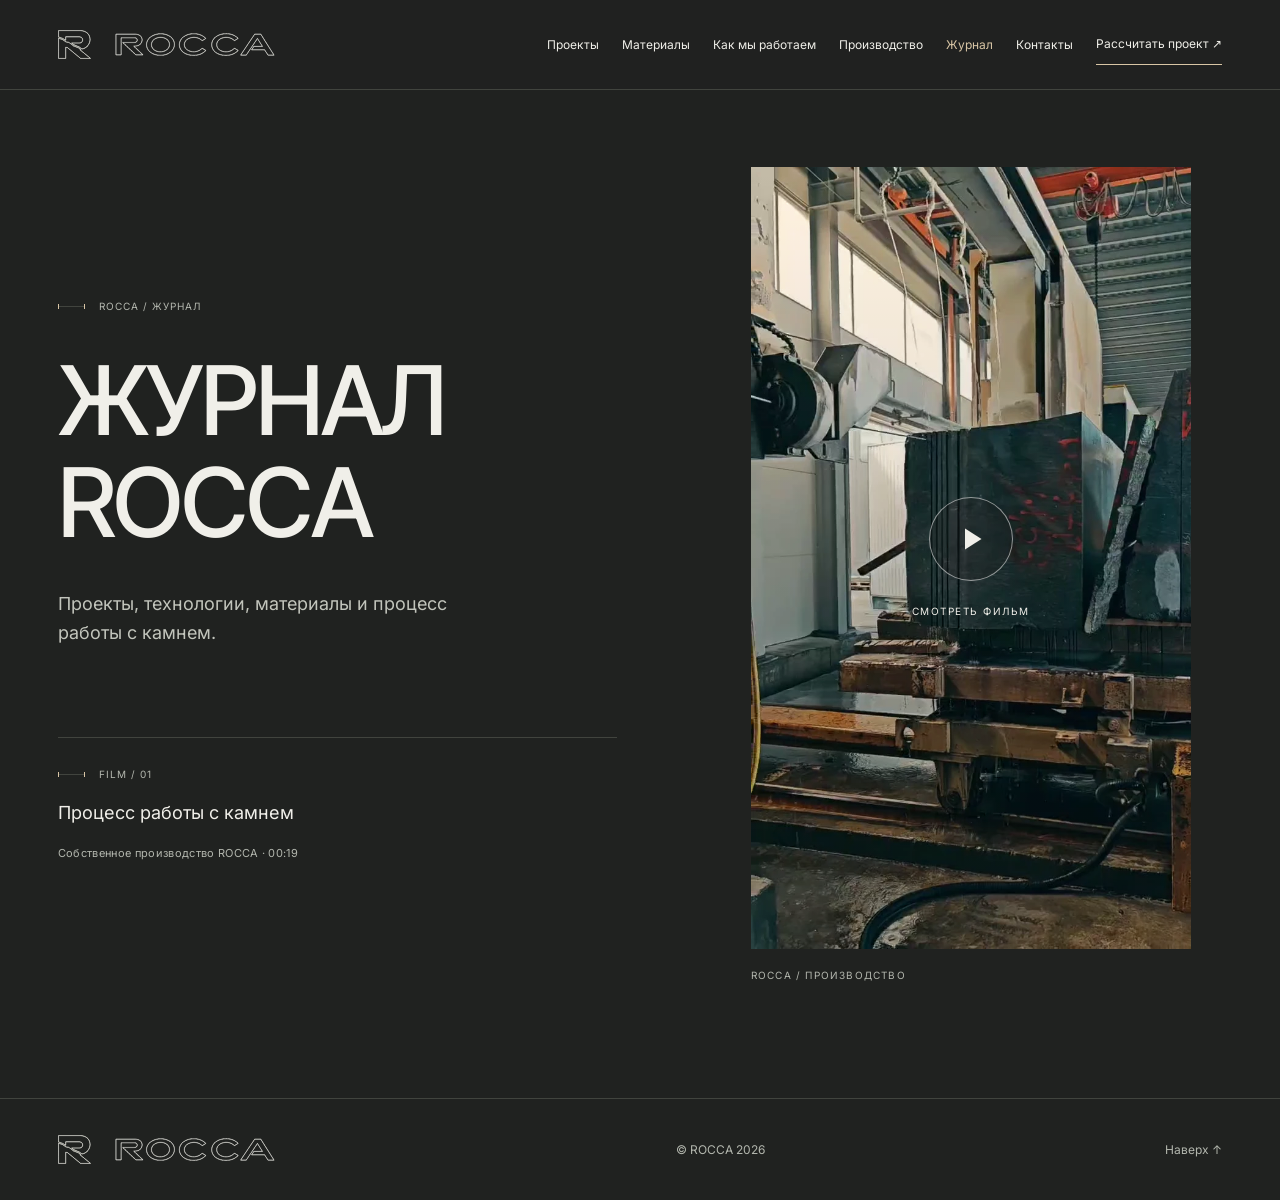
==== commit a2c92413: "Improve Cyrillic readability and align ROCCA content hierarchy" ====
--- a/journal.html
+++ b/journal.html
@@ -1,3 +1,3 @@
 <!DOCTYPE html>
-<html lang="ru"><head><meta charset="utf-8"><meta name="viewport" content="width=device-width,initial-scale=1"><meta name="theme-color" content="#202220"><title>Журнал ROCCA — проекты, технологии и камень</title><meta name="description" content="Журнал ROCCA: проекты, технологии, материалы и процесс работы с камнем. Видео с собственного производства."><link rel="canonical" href="https://rocca-concept-standalone.vercel.app/journal"><link rel="stylesheet" href="/assets/css/fonts.css"><link rel="stylesheet" href="/assets/css/main.css"><link rel="stylesheet" href="/assets/css/refinement.css"><link rel="stylesheet" href="/assets/css/journal.css"><script defer src="/assets/js/main.js"></script><script defer src="/assets/js/journal.js"></script></head><body class="journal-page"><a class="skip" href="#main">Перейти к содержанию</a><header><a aria-label="ROCCA — главная" class="brand" href="/"><span class="brand-symbol"><img alt="" height="390" src="/assets/rocca-symbol-outline.svg" width="450"/></span><span class="brand-wordmark"><img alt="ROCCA" height="240" src="/assets/rocca-wordmark-outline.svg" width="1640"/></span></a><button aria-controls="navigation" aria-expanded="false" class="menu-toggle">Меню <span>+</span></button><nav aria-label="Основная навигация" id="navigation"><a href="/projects">Проекты</a><a href="/#materials">Материалы</a><a href="/#process">Как мы работаем</a><a href="/production">Производство</a><a aria-current="page" href="/journal">Журнал</a><a href="/#contact">Контакты</a><a class="nav-cta" href="/#contact">Рассчитать проект ↗</a></nav></header>
+<html lang="ru"><head><meta charset="utf-8"><meta name="viewport" content="width=device-width,initial-scale=1"><meta name="theme-color" content="#202220"><title>Журнал ROCCA — проекты, технологии и камень</title><meta name="description" content="Журнал ROCCA: проекты, технологии, материалы и процесс работы с камнем. Видео с собственного производства."><link rel="canonical" href="https://rocca-concept-standalone.vercel.app/journal"><link rel="stylesheet" href="/assets/css/fonts.css"><link rel="stylesheet" href="/assets/css/main.css"><link rel="stylesheet" href="/assets/css/refinement.css"><link rel="stylesheet" href="/assets/css/journal.css"><script defer src="/assets/js/main.js"></script><script defer src="/assets/js/journal.js"></script><link rel="stylesheet" href="/assets/css/readability.css"></head><body class="journal-page"><a class="skip" href="#main">Перейти к содержанию</a><header><a aria-label="ROCCA — главная" class="brand" href="/"><span class="brand-symbol"><img alt="" height="390" src="/assets/rocca-symbol-outline.svg" width="450"/></span><span class="brand-wordmark"><img alt="ROCCA" height="240" src="/assets/rocca-wordmark-outline.svg" width="1640"/></span></a><button aria-controls="navigation" aria-expanded="false" class="menu-toggle">Меню <span>+</span></button><nav aria-label="Основная навигация" id="navigation"><a href="/projects">Проекты</a><a href="/#materials">Материалы</a><a href="/#process">Как мы работаем</a><a href="/production">Производство</a><a aria-current="page" href="/journal">Журнал</a><a href="/#contact">Контакты</a><a class="nav-cta" href="/#contact">Рассчитать проект ↗</a></nav></header>
 <main id="main"><section class="journal-feature" id="top"><div class="journal-copy"><p class="section-label">ROCCA / Журнал</p><h1 data-motion="grow">ЖУРНАЛ<br>ROCCA</h1><p class="journal-intro">Проекты, технологии, материалы и процесс работы с камнем.</p><div class="journal-caption"><span class="section-label">FILM / 01</span><p>Процесс работы с камнем</p><span>Собственное производство ROCCA · 00:19</span></div></div><figure class="journal-film"><div class="journal-player"><video id="journal-video" aria-label="Процесс работы с камнем на производстве ROCCA" width="720" height="1280" playsinline preload="metadata" controls poster="/assets/journal/rocca-stone-process-poster.webp"><source src="/assets/journal/rocca-stone-process.mp4" type="video/mp4">Ваш браузер не поддерживает воспроизведение видео.</video><button class="journal-play" type="button" aria-label="Воспроизвести видео" hidden><svg viewBox="0 0 24 24" aria-hidden="true"><path d="M8 5v14l11-7z" fill="currentColor"/></svg><span>СМОТРЕТЬ ФИЛЬМ</span></button></div><figcaption>ROCCA / Производство</figcaption><p id="video-status" role="status" aria-live="polite"></p></figure></section></main><footer><a aria-label="ROCCA — главная" class="brand" href="/"><span class="brand-symbol"><img alt="" height="390" src="/assets/rocca-symbol-outline.svg" width="450"/></span><span class="brand-wordmark"><img alt="ROCCA" height="240" src="/assets/rocca-wordmark-outline.svg" width="1640"/></span></a><span>© ROCCA 2026</span><a href="#top">Наверх ↑</a></footer></body></html>
--- a/assets/css/readability.css
+++ b/assets/css/readability.css
@@ -0,0 +1,62 @@
+/* Shared Dark + Light readability and hierarchy. Motion is intentionally unchanged. */
+:root{--muted:#b3b7ae}
+h1,h2{letter-spacing:-.022em;line-height:1.12;text-wrap:balance;overflow-wrap:normal}
+h3{letter-spacing:-.01em;line-height:1.3;text-wrap:balance}
+h2 .muted{color:var(--ink)}
+.hero h1{font-size:clamp(42px,4.1vw,68px);letter-spacing:-.022em;line-height:1.12;max-width:720px;text-wrap:balance}
+.hero .intro{line-height:1.6;max-width:500px}
+.hero .hero-helper{font-size:11px;line-height:1.65;max-width:390px}
+.hero .geo{font-size:10px;line-height:1.7}
+.hero-bottom{font-size:10px;letter-spacing:.015em}
+.section-label{font-size:10px;letter-spacing:.1em}
+.visual-note{font-size:10px;letter-spacing:.015em}
+.architecture-heading h2{line-height:1.13;letter-spacing:-.022em}
+.architecture-heading p{max-width:510px;line-height:1.6}
+.materials h2{line-height:1.14;letter-spacing:-.02em}
+.b2b-callout h3{line-height:1.3;letter-spacing:-.01em;max-width:590px}
+.b2b-callout p{max-width:600px;line-height:1.65}
+.process-steps h3{line-height:1.3;letter-spacing:-.01em;overflow-wrap:normal}
+.technology-item h3{line-height:1.32;letter-spacing:-.01em}
+.technology-item .case-number,.process-steps li:before{color:var(--muted);font-size:10px}
+.engineering-compact{grid-template-columns:minmax(0,1.45fr) minmax(0,1fr)}
+.engineering-compact h2{line-height:1.2;letter-spacing:-.018em;max-width:580px}
+.engineering-compact p{line-height:1.65;max-width:520px}
+.engineering-compact figure{width:100%;max-width:none;height:auto!important;aspect-ratio:1672/941!important}
+.engineering-compact figure img{object-fit:contain;object-position:center}
+.quiet-finale{grid-template-columns:minmax(0,1fr) minmax(0,1fr)}
+.final-cta h2{line-height:1.14;letter-spacing:-.022em}
+.final-cta p{max-width:490px;line-height:1.6}
+.final-stair{width:100%;max-width:none;height:auto;aspect-ratio:800/993}
+.final-stair img{object-fit:contain;object-position:center}
+.contact-layout h2{line-height:1.14;letter-spacing:-.02em}
+.page-heading h1{line-height:1.12;letter-spacing:-.022em}
+.archive-case .case-heading h2{line-height:1.17;letter-spacing:-.018em}
+.journal-copy h1{line-height:1.06;letter-spacing:-.022em}
+.real-card figcaption h3{letter-spacing:0}
+@media(min-width:701px) and (max-width:1150px){
+ .hero h1{font-size:clamp(33px,4.1vw,47px)}
+ .engineering-compact h2{font-size:clamp(24px,2.7vw,31px)}
+}
+@media(max-width:700px){
+ h2,.architecture-heading h2{font-size:clamp(31px,8.3vw,39px);line-height:1.16;letter-spacing:-.018em}
+ .hero h1{font-size:clamp(31px,8.5vw,37px);line-height:1.15;letter-spacing:-.018em;margin-block:24px 22px}
+ .hero .intro{font-size:15px;line-height:1.6}
+ .hero .hero-helper{font-size:11px;max-width:330px}
+ .hero .geo{font-size:10px;margin-top:18px}
+ .hero .hero-marker{font-size:9px;letter-spacing:.065em}
+ .section-label{font-size:9px;letter-spacing:.09em}
+ .visual-note{font-size:10px}
+ .materials h2{font-size:31px;line-height:1.18;letter-spacing:-.018em}
+ .process-steps h3,.technology-item h3{font-size:16px;line-height:1.32;letter-spacing:-.005em}
+ .b2b-callout h3{font-size:21px;line-height:1.3}
+ .engineering-compact,.quiet-finale{grid-template-columns:minmax(0,1fr)}
+ .engineering-compact figure{order:2;width:100%;max-width:none}
+ .engineering-compact h2{font-size:25px;line-height:1.2;letter-spacing:-.015em}
+ .final-cta h2{font-size:clamp(33px,8.5vw,40px);line-height:1.16;letter-spacing:-.018em}
+ .final-stair{width:100%;max-width:none;height:auto}
+ .contact-layout h2{font-size:31px;line-height:1.18;letter-spacing:-.018em}
+ .page-heading h1{font-size:clamp(29px,7.7vw,36px);line-height:1.17;letter-spacing:-.018em}
+ .archive-case .case-heading h2{font-size:28px;line-height:1.2;letter-spacing:-.015em}
+ .journal-copy h1{line-height:1.09;letter-spacing:-.018em}
+ .page-cta h2{font-size:33px;line-height:1.17;letter-spacing:-.018em}
+}
